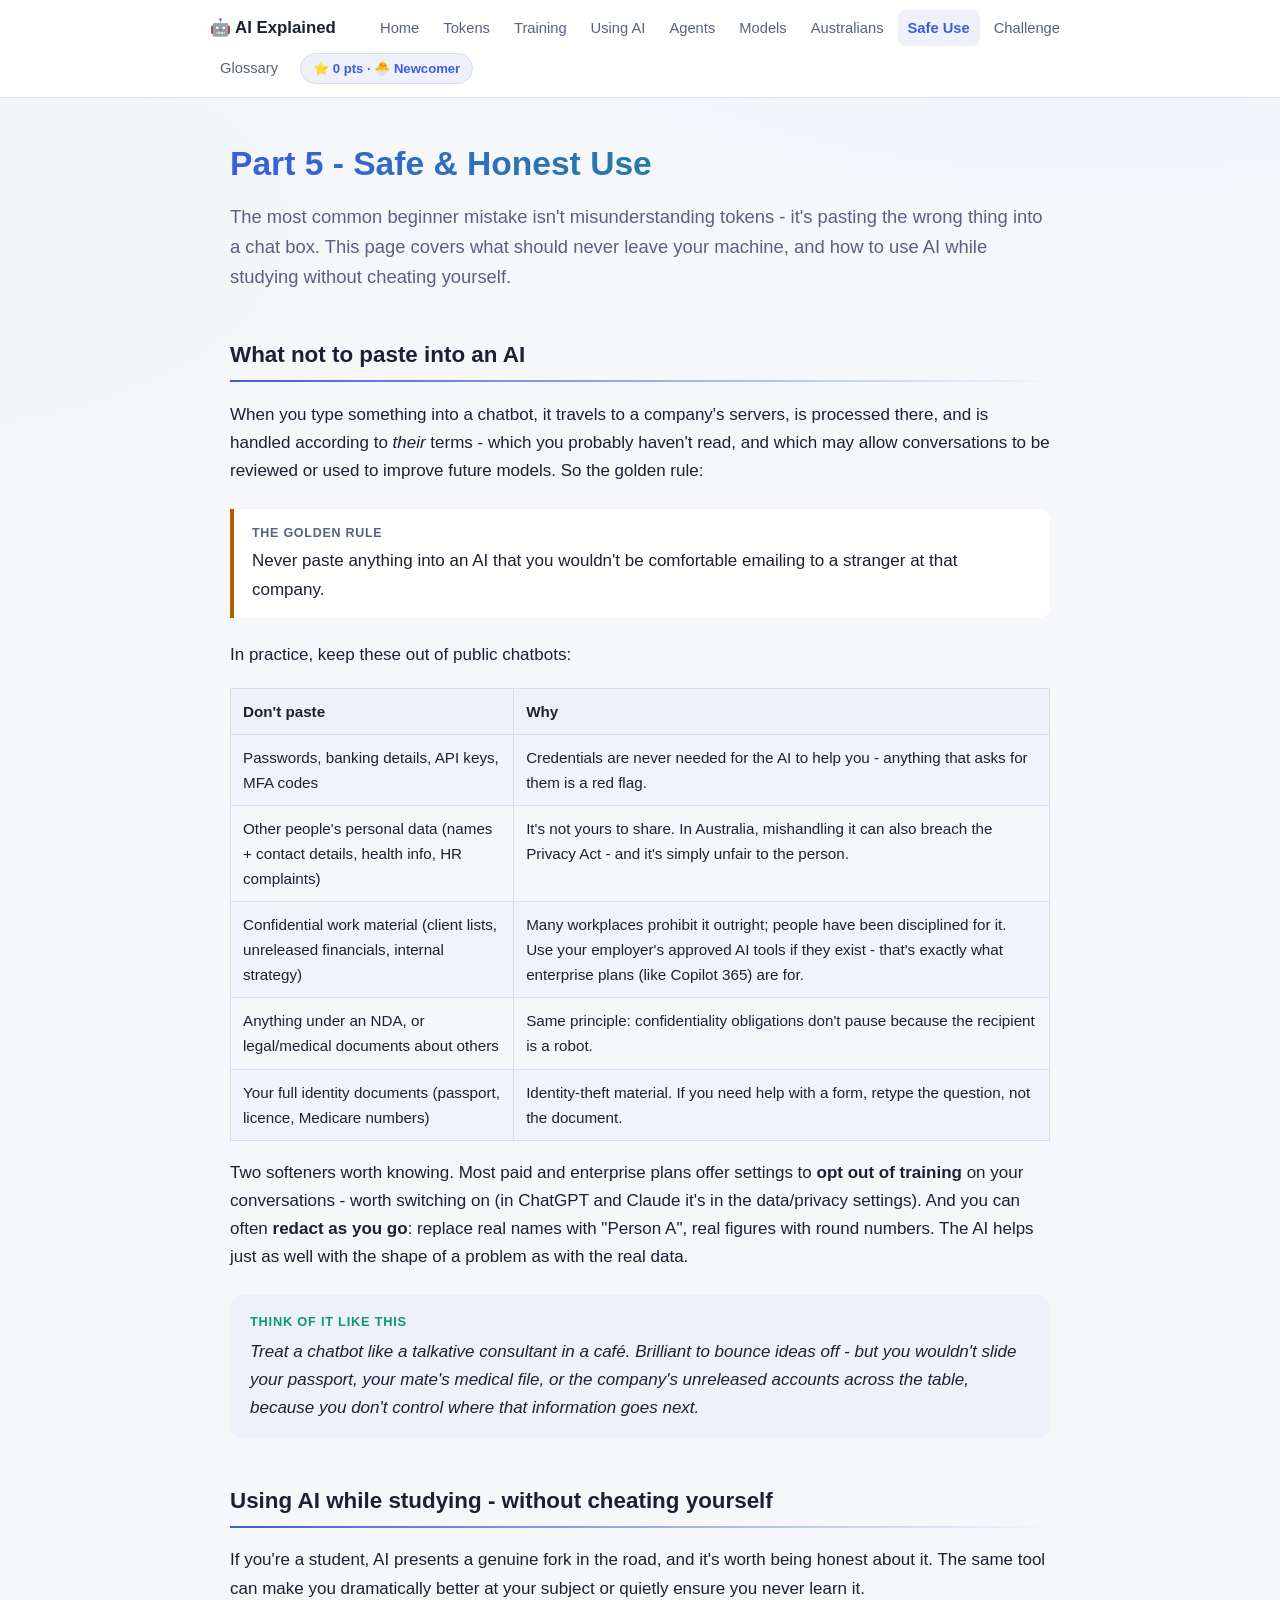
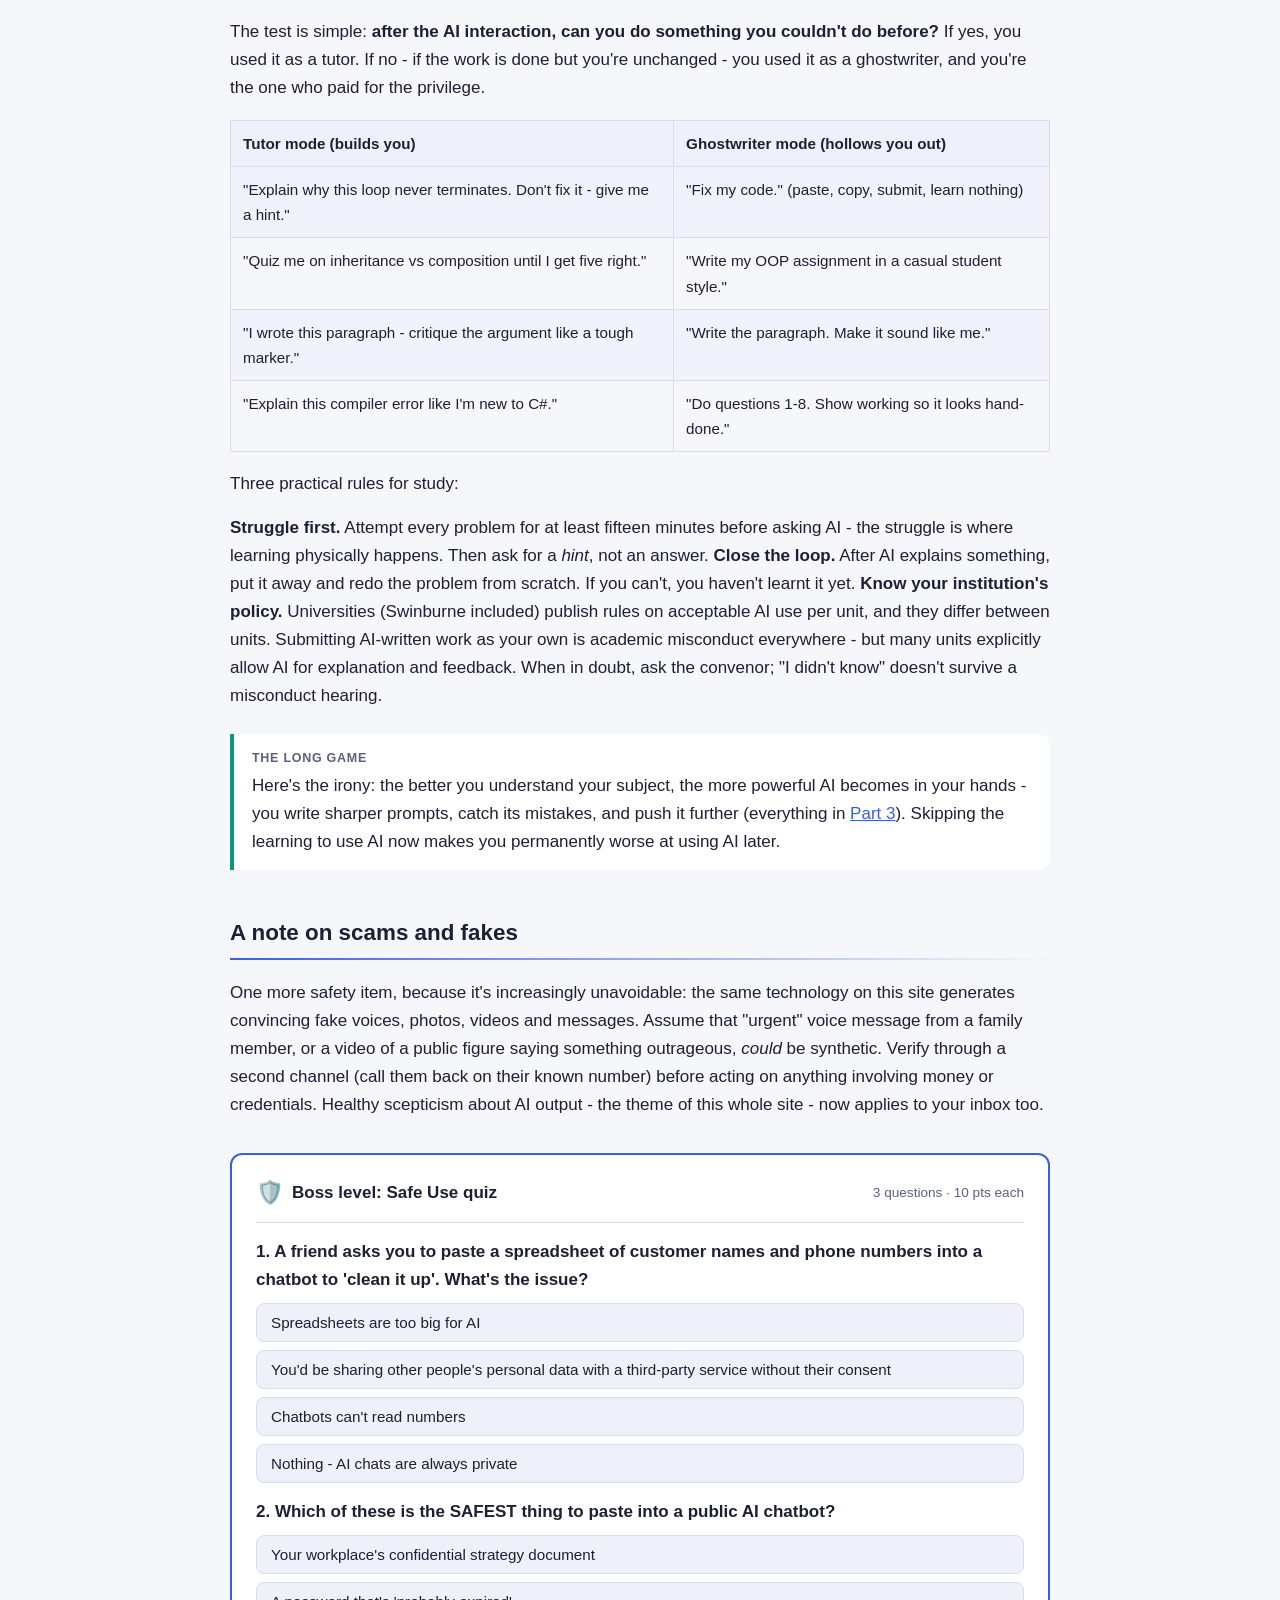
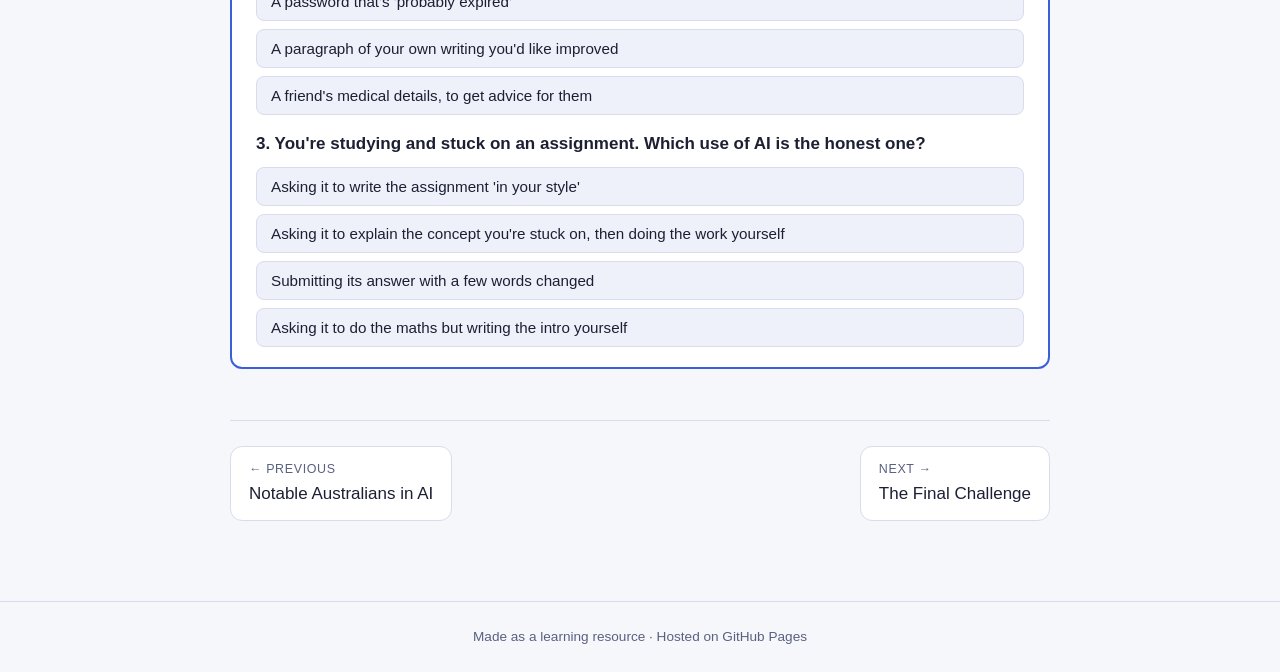
==== safety.html @ eabcd770 "Added initial files" ====
<!DOCTYPE html>
<html lang="en-AU">
<head>
<meta charset="UTF-8">
<meta name="viewport" content="width=device-width, initial-scale=1.0">
<title>Safe &amp; Honest Use - AI Explained</title>
<link rel="stylesheet" href="style.css">
</head>
<body>
<nav>
  <div class="nav-inner">
    <a class="brand" href="index.html">🤖 AI Explained</a>
    <a class="navlink" href="index.html">Home</a>
    <a class="navlink" href="tokens.html">Tokens</a>
    <a class="navlink" href="training.html">Training</a>
    <a class="navlink" href="using-ai.html">Using AI</a>
    <a class="navlink" href="agents.html">Agents</a>
    <a class="navlink" href="models.html">Models</a>
    <a class="navlink" href="australians.html">Australians</a>
    <a class="navlink active" href="safety.html">Safe Use</a>
    <a class="navlink" href="final-challenge.html">Challenge</a>
    <a class="navlink" href="glossary.html">Glossary</a>
  </div>
</nav>

<main>
  <h1>Part 5 - Safe &amp; Honest Use</h1>
  <p class="lead">The most common beginner mistake isn't misunderstanding tokens - it's pasting the wrong thing into a chat box. This page covers what should never leave your machine, and how to use AI while studying without cheating yourself.</p>

  <h2>What not to paste into an AI</h2>
  <p>When you type something into a chatbot, it travels to a company's servers, is processed there, and is handled according to <em>their</em> terms - which you probably haven't read, and which may allow conversations to be reviewed or used to improve future models. So the golden rule:</p>

  <div class="callout warn">
    <span class="label">The golden rule</span>
    Never paste anything into an AI that you wouldn't be comfortable emailing to a stranger at that company.
  </div>

  <p>In practice, keep these out of public chatbots:</p>
  <table>
    <tr><th>Don't paste</th><th>Why</th></tr>
    <tr><td>Passwords, banking details, API keys, MFA codes</td><td>Credentials are never needed for the AI to help you - anything that asks for them is a red flag.</td></tr>
    <tr><td>Other people's personal data (names + contact details, health info, HR complaints)</td><td>It's not yours to share. In Australia, mishandling it can also breach the Privacy Act - and it's simply unfair to the person.</td></tr>
    <tr><td>Confidential work material (client lists, unreleased financials, internal strategy)</td><td>Many workplaces prohibit it outright; people have been disciplined for it. Use your employer's approved AI tools if they exist - that's exactly what enterprise plans (like Copilot 365) are for.</td></tr>
    <tr><td>Anything under an NDA, or legal/medical documents about others</td><td>Same principle: confidentiality obligations don't pause because the recipient is a robot.</td></tr>
    <tr><td>Your full identity documents (passport, licence, Medicare numbers)</td><td>Identity-theft material. If you need help with a form, retype the question, not the document.</td></tr>
  </table>

  <p>Two softeners worth knowing. Most paid and enterprise plans offer settings to <strong>opt out of training</strong> on your conversations - worth switching on (in ChatGPT and Claude it's in the data/privacy settings). And you can often <strong>redact as you go</strong>: replace real names with "Person A", real figures with round numbers. The AI helps just as well with the shape of a problem as with the real data.</p>

  <div class="analogy">
    Treat a chatbot like a talkative consultant in a café. Brilliant to bounce ideas off - but you wouldn't slide your passport, your mate's medical file, or the company's unreleased accounts across the table, because you don't control where that information goes next.
  </div>

  <h2>Using AI while studying - without cheating yourself</h2>
  <p>If you're a student, AI presents a genuine fork in the road, and it's worth being honest about it. The same tool can make you dramatically better at your subject or quietly ensure you never learn it.</p>

  <p>The test is simple: <strong>after the AI interaction, can you do something you couldn't do before?</strong> If yes, you used it as a tutor. If no - if the work is done but you're unchanged - you used it as a ghostwriter, and you're the one who paid for the privilege.</p>

  <table>
    <tr><th>Tutor mode (builds you)</th><th>Ghostwriter mode (hollows you out)</th></tr>
    <tr><td>"Explain why this loop never terminates. Don't fix it - give me a hint."</td><td>"Fix my code." (paste, copy, submit, learn nothing)</td></tr>
    <tr><td>"Quiz me on inheritance vs composition until I get five right."</td><td>"Write my OOP assignment in a casual student style."</td></tr>
    <tr><td>"I wrote this paragraph - critique the argument like a tough marker."</td><td>"Write the paragraph. Make it sound like me."</td></tr>
    <tr><td>"Explain this compiler error like I'm new to C#."</td><td>"Do questions 1-8. Show working so it looks hand-done."</td></tr>
  </table>

  <p>Three practical rules for study:</p>
  <p><strong>Struggle first.</strong> Attempt every problem for at least fifteen minutes before asking AI - the struggle is where learning physically happens. Then ask for a <em>hint</em>, not an answer. <strong>Close the loop.</strong> After AI explains something, put it away and redo the problem from scratch. If you can't, you haven't learnt it yet. <strong>Know your institution's policy.</strong> Universities (Swinburne included) publish rules on acceptable AI use per unit, and they differ between units. Submitting AI-written work as your own is academic misconduct everywhere - but many units explicitly allow AI for explanation and feedback. When in doubt, ask the convenor; "I didn't know" doesn't survive a misconduct hearing.</p>

  <div class="callout tip">
    <span class="label">The long game</span>
    Here's the irony: the better you understand your subject, the more powerful AI becomes in your hands - you write sharper prompts, catch its mistakes, and push it further (everything in <a href="using-ai.html">Part 3</a>). Skipping the learning to use AI now makes you permanently worse at using AI later.
  </div>

  <h2>A note on scams and fakes</h2>
  <p>One more safety item, because it's increasingly unavoidable: the same technology on this site generates convincing fake voices, photos, videos and messages. Assume that "urgent" voice message from a family member, or a video of a public figure saying something outrageous, <em>could</em> be synthetic. Verify through a second channel (call them back on their known number) before acting on anything involving money or credentials. Healthy scepticism about AI output - the theme of this whole site - now applies to your inbox too.</p>

  <div class="quiz" data-quiz="safety"></div>

  <div class="pager">
    <a href="australians.html"><span class="dir">← Previous</span> Notable Australians in AI</a>
    <a href="final-challenge.html"><span class="dir">Next →</span> The Final Challenge</a>
  </div>
</main>

<footer>Made as a learning resource · Hosted on GitHub Pages</footer>
<script src="quiz.js"></script>
</body>
</html>
---- style.css ----
/* AI Explained - shared styles */
:root {
  --bg: #0f1220;
  --surface: #181c30;
  --surface-2: #202545;
  --text: #e8eaf6;
  --muted: #9aa0c3;
  --accent: #7c9eff;
  --accent-2: #58d5b3;
  --warn: #ffb86b;
  --border: #2c3157;
  --radius: 12px;
  --maxw: 860px;
}

@media (prefers-color-scheme: light) {
  :root {
    --bg: #f6f7fb;
    --surface: #ffffff;
    --surface-2: #eef1fa;
    --text: #1c2033;
    --muted: #5a6080;
    --accent: #3b5fd9;
    --accent-2: #0d9678;
    --warn: #b06000;
    --border: #d8dcec;
  }
}

* { box-sizing: border-box; }

body {
  margin: 0;
  font-family: -apple-system, BlinkMacSystemFont, "Segoe UI", Roboto, Helvetica, Arial, sans-serif;
  background:
    radial-gradient(1100px 500px at 85% -10%, rgba(124, 158, 255, 0.10), transparent 60%),
    radial-gradient(900px 450px at -10% 25%, rgba(88, 213, 179, 0.07), transparent 60%),
    var(--bg);
  background-attachment: fixed;
  color: var(--text);
  line-height: 1.65;
  font-size: 17px;
}

/* ---------- Navigation ---------- */
nav {
  position: sticky;
  top: 0;
  z-index: 10;
  background: var(--surface);
  border-bottom: 1px solid var(--border);
  padding: 0 16px;
}

.nav-inner {
  max-width: var(--maxw);
  margin: 0 auto;
  display: flex;
  align-items: center;
  gap: 4px;
  flex-wrap: wrap;
  padding: 10px 0;
}

.nav-inner .brand {
  font-weight: 700;
  margin-right: auto;
  color: var(--text);
  text-decoration: none;
  font-size: 1.05rem;
}

.nav-inner a.navlink {
  color: var(--muted);
  text-decoration: none;
  padding: 6px 10px;
  border-radius: 8px;
  font-size: 0.92rem;
}

.nav-inner a.navlink:hover { background: var(--surface-2); color: var(--text); }
.nav-inner a.navlink.active { background: var(--surface-2); color: var(--accent); font-weight: 600; }

/* ---------- Layout ---------- */
main {
  max-width: var(--maxw);
  margin: 0 auto;
  padding: 32px 20px 80px;
}

h1 {
  font-size: 2.1rem;
  line-height: 1.25;
  margin: 0.4em 0;
  background: linear-gradient(90deg, var(--accent), var(--accent-2));
  -webkit-background-clip: text;
  background-clip: text;
  -webkit-text-fill-color: transparent;
  color: var(--accent);
}
h2 {
  font-size: 1.4rem;
  margin-top: 2em;
  border-bottom: 2px solid transparent;
  border-image: linear-gradient(90deg, var(--accent), transparent) 1;
  padding-bottom: 6px;
}
h3 { font-size: 1.1rem; margin-top: 1.6em; }

p { margin: 0.9em 0; }
a { color: var(--accent); }

.lead { font-size: 1.15rem; color: var(--muted); }

code, .mono {
  font-family: ui-monospace, SFMono-Regular, Menlo, Consolas, monospace;
  font-size: 0.9em;
  background: var(--surface-2);
  padding: 2px 6px;
  border-radius: 6px;
}

/* ---------- Cards / callouts ---------- */
.card {
  background: var(--surface);
  border: 1px solid var(--border);
  border-radius: var(--radius);
  padding: 18px 22px;
  margin: 1.4em 0;
}

.callout {
  border-left: 4px solid var(--accent);
  background: var(--surface);
  border-radius: 0 var(--radius) var(--radius) 0;
  padding: 14px 18px;
  margin: 1.4em 0;
}

.callout.tip { border-left-color: var(--accent-2); }
.callout.warn { border-left-color: var(--warn); }
.callout .label {
  display: block;
  font-size: 0.78rem;
  font-weight: 700;
  text-transform: uppercase;
  letter-spacing: 0.06em;
  color: var(--muted);
  margin-bottom: 4px;
}

/* Analogy box */
.analogy {
  background: var(--surface-2);
  border-radius: var(--radius);
  padding: 16px 20px;
  margin: 1.4em 0;
  font-style: italic;
}
.analogy::before {
  content: "Think of it like this";
  display: block;
  font-style: normal;
  font-weight: 700;
  font-size: 0.8rem;
  text-transform: uppercase;
  letter-spacing: 0.06em;
  color: var(--accent-2);
  margin-bottom: 6px;
}

/* ---------- Interactive demos ---------- */
.demo {
  background: var(--surface);
  border: 1px dashed var(--accent);
  border-radius: var(--radius);
  padding: 18px 22px;
  margin: 1.6em 0;
}
.demo .demo-title {
  font-weight: 700;
  color: var(--accent);
  margin-bottom: 10px;
  font-size: 0.95rem;
}
.demo textarea, .demo input[type="text"] {
  width: 100%;
  background: var(--bg);
  color: var(--text);
  border: 1px solid var(--border);
  border-radius: 8px;
  padding: 10px 12px;
  font-family: inherit;
  font-size: 0.95rem;
}
.demo button {
  background: var(--accent);
  color: #fff;
  border: none;
  border-radius: 8px;
  padding: 8px 16px;
  font-size: 0.95rem;
  cursor: pointer;
  margin-top: 10px;
}
.demo button:hover { filter: brightness(1.1); }
.demo output, .demo .out {
  display: block;
  margin-top: 12px;
  min-height: 1.5em;
}

.token {
  display: inline-block;
  padding: 2px 7px;
  margin: 3px 2px;
  border-radius: 6px;
  font-family: ui-monospace, Menlo, Consolas, monospace;
  font-size: 0.88rem;
  border: 1px solid var(--border);
}
.token:nth-child(5n+1) { background: rgba(124,158,255,0.22); }
.token:nth-child(5n+2) { background: rgba(88,213,179,0.22); }
.token:nth-child(5n+3) { background: rgba(255,184,107,0.22); }
.token:nth-child(5n+4) { background: rgba(255,121,198,0.20); }
.token:nth-child(5n)   { background: rgba(189,147,249,0.22); }

/* Probability bars */
.prob-row { display: flex; align-items: center; gap: 10px; margin: 6px 0; }
.prob-row .word { width: 110px; font-family: ui-monospace, Menlo, monospace; font-size: 0.9rem; }
.prob-row .bar-track { flex: 1; background: var(--surface-2); border-radius: 6px; height: 20px; overflow: hidden; }
.prob-row .bar { height: 100%; background: var(--accent); border-radius: 6px; transition: width 0.35s ease; }
.prob-row .pct { width: 52px; text-align: right; font-size: 0.85rem; color: var(--muted); }

input[type="range"] { width: 100%; accent-color: var(--accent); }

/* Agent loop stepper */
.loop-steps { display: flex; flex-direction: column; gap: 8px; margin-top: 10px; }
.loop-step {
  padding: 10px 14px;
  border-radius: 8px;
  border: 1px solid var(--border);
  background: var(--surface-2);
  opacity: 0.45;
  transition: all 0.3s ease;
}
.loop-step.active { opacity: 1; border-color: var(--accent); background: var(--surface); box-shadow: 0 0 0 2px rgba(124,158,255,0.25); }
.loop-step .step-label { font-weight: 700; font-size: 0.85rem; color: var(--accent); }

/* ---------- Tables ---------- */
table { border-collapse: collapse; width: 100%; margin: 1.2em 0; font-size: 0.95rem; }
th, td { border: 1px solid var(--border); padding: 10px 12px; text-align: left; vertical-align: top; }
th { background: var(--surface-2); }
tr:nth-child(even) td { background: rgba(124, 158, 255, 0.045); }
tbody tr:hover td, table tr:hover td { background: rgba(124, 158, 255, 0.09); }

/* Company logos */
.logo {
  width: 20px;
  height: 20px;
  vertical-align: -4px;
  margin-right: 6px;
  border-radius: 4px;
  background: #fff;
  padding: 1px;
}
h3 .logo, th .logo { width: 22px; height: 22px; }

.card {
  transition: border-color 0.2s ease, box-shadow 0.2s ease;
}
.card:hover { border-color: var(--accent); box-shadow: 0 4px 18px rgba(124, 158, 255, 0.12); }

/* ---------- Prev/next footer ---------- */
.pager {
  display: flex;
  justify-content: space-between;
  gap: 12px;
  margin-top: 3em;
  padding-top: 1.5em;
  border-top: 1px solid var(--border);
}
.pager a {
  text-decoration: none;
  background: var(--surface);
  border: 1px solid var(--border);
  border-radius: var(--radius);
  padding: 12px 18px;
  color: var(--text);
  max-width: 48%;
}
.pager a:hover { border-color: var(--accent); }
.pager .dir { display: block; font-size: 0.78rem; color: var(--muted); text-transform: uppercase; letter-spacing: 0.05em; }

footer {
  text-align: center;
  color: var(--muted);
  font-size: 0.85rem;
  padding: 24px;
  border-top: 1px solid var(--border);
}

/* Home page topic grid */
.topic-grid {
  display: grid;
  grid-template-columns: repeat(auto-fit, minmax(240px, 1fr));
  gap: 16px;
  margin-top: 1.5em;
}
.topic-grid a {
  display: block;
  background: var(--surface);
  border: 1px solid var(--border);
  border-radius: var(--radius);
  padding: 18px 20px;
  text-decoration: none;
  color: var(--text);
}
.topic-grid a:hover { border-color: var(--accent); transform: translateY(-2px); transition: all 0.15s ease; }
.topic-grid .num { font-size: 0.8rem; color: var(--accent); font-weight: 700; }
.topic-grid h3 { margin: 4px 0 6px; }
.topic-grid p { color: var(--muted); font-size: 0.9rem; margin: 0; }

svg.diagram { width: 100%; height: auto; margin: 1.2em 0; }

/* ---------- Game engine: score chip, quizzes, badges ---------- */
.score-chip {
  margin-left: 8px;
  background: var(--surface-2);
  border: 1px solid var(--border);
  border-radius: 999px;
  padding: 4px 12px;
  font-size: 0.82rem;
  font-weight: 600;
  color: var(--accent);
  white-space: nowrap;
}

.float-pts {
  position: absolute;
  z-index: 100;
  font-weight: 800;
  color: var(--accent-2);
  font-size: 1.1rem;
  pointer-events: none;
  animation: floatUp 1.3s ease-out forwards;
}
@keyframes floatUp {
  from { opacity: 1; transform: translateY(0); }
  to { opacity: 0; transform: translateY(-46px); }
}

.confetti {
  position: fixed;
  top: -30px;
  z-index: 200;
  pointer-events: none;
  animation: confFall 2.8s ease-in forwards;
}
@keyframes confFall {
  from { transform: translateY(0) rotate(0deg); opacity: 1; }
  to { transform: translateY(105vh) rotate(360deg); opacity: 0.7; }
}

.quiz {
  background: var(--surface);
  border: 2px solid var(--accent);
  border-radius: var(--radius);
  padding: 20px 24px;
  margin: 2em 0;
}
.quiz-header {
  display: flex;
  align-items: center;
  gap: 8px;
  flex-wrap: wrap;
  padding-bottom: 10px;
  border-bottom: 1px solid var(--border);
}
.quiz-badge { font-size: 1.4rem; }
.quiz-status { margin-left: auto; color: var(--muted); font-size: 0.85rem; }
.quiz-question { font-weight: 600; margin-bottom: 0.5em; }
.quiz-opts { display: flex; flex-direction: column; gap: 8px; }
.quiz-opt {
  text-align: left;
  background: var(--surface-2);
  color: var(--text);
  border: 1px solid var(--border);
  border-radius: 8px;
  padding: 10px 14px;
  font-size: 0.95rem;
  cursor: pointer;
  transition: all 0.15s ease;
}
.quiz-opt:hover:not(:disabled) { border-color: var(--accent); transform: translateX(3px); }
.quiz-opt:disabled { cursor: default; opacity: 0.75; }
.quiz-opt.right { border-color: var(--accent-2); background: rgba(88, 213, 179, 0.15); opacity: 1; }
.quiz-opt.wrong { border-color: #e05c6e; background: rgba(224, 92, 110, 0.15); opacity: 1; }
.quiz-why { font-size: 0.9rem; color: var(--muted); margin: 8px 0 0; }
.quiz-summary {
  margin-top: 18px;
  padding: 14px 18px;
  border-radius: 8px;
  background: var(--surface-2);
  text-align: center;
}
.quiz-retry, .quiz-summary button {
  margin-top: 10px;
  background: var(--accent);
  color: #fff;
  border: none;
  border-radius: 8px;
  padding: 8px 16px;
  cursor: pointer;
}

/* Progress dashboard (home) */
#progress-dash {
  background: var(--surface);
  border: 1px solid var(--border);
  border-radius: var(--radius);
  padding: 18px 22px;
  margin: 1.4em 0;
}
.dash-row { display: flex; justify-content: space-between; align-items: baseline; gap: 10px; flex-wrap: wrap; }
.dash-row span { color: var(--muted); font-size: 0.9rem; }
.dash-track { background: var(--surface-2); height: 12px; border-radius: 999px; margin: 10px 0 14px; overflow: hidden; }
.dash-bar { height: 100%; background: linear-gradient(90deg, var(--accent), var(--accent-2)); border-radius: 999px; transition: width 0.5s ease; }
.dash-badges { display: flex; gap: 12px; flex-wrap: wrap; }
.badge {
  display: flex; flex-direction: column; align-items: center; gap: 2px;
  font-size: 1.6rem;
  background: var(--surface-2);
  border: 1px solid var(--border);
  border-radius: 10px;
  padding: 10px 14px;
  filter: grayscale(1);
  opacity: 0.5;
}
.badge small { font-size: 0.68rem; color: var(--muted); }
.badge.earned { filter: none; opacity: 1; border-color: var(--accent-2); box-shadow: 0 0 10px rgba(88,213,179,0.3); }
.dash-hint { color: var(--muted); font-size: 0.9rem; margin: 10px 0 0; }

/* Mini-game bits */
.guess-row { display: flex; gap: 10px; align-items: center; flex-wrap: wrap; margin-top: 10px; }
.guess-row input[type="number"] {
  width: 90px;
  background: var(--bg);
  color: var(--text);
  border: 1px solid var(--border);
  border-radius: 8px;
  padding: 10px 12px;
  font-size: 0.95rem;
}
.word-btns { display: flex; gap: 8px; flex-wrap: wrap; margin: 10px 0; }
.word-btn {
  background: var(--surface-2);
  color: var(--text);
  border: 1px solid var(--border);
  border-radius: 8px;
  padding: 8px 16px;
  font-family: ui-monospace, Menlo, Consolas, monospace;
  font-size: 0.95rem;
  cursor: pointer;
}
.word-btn:hover:not(:disabled) { border-color: var(--accent); }
.word-btn:disabled { cursor: default; }
.word-btn.right { border-color: var(--accent-2); background: rgba(88,213,179,0.18); }
.word-btn.wrong { border-color: #e05c6e; background: rgba(224,92,110,0.18); }
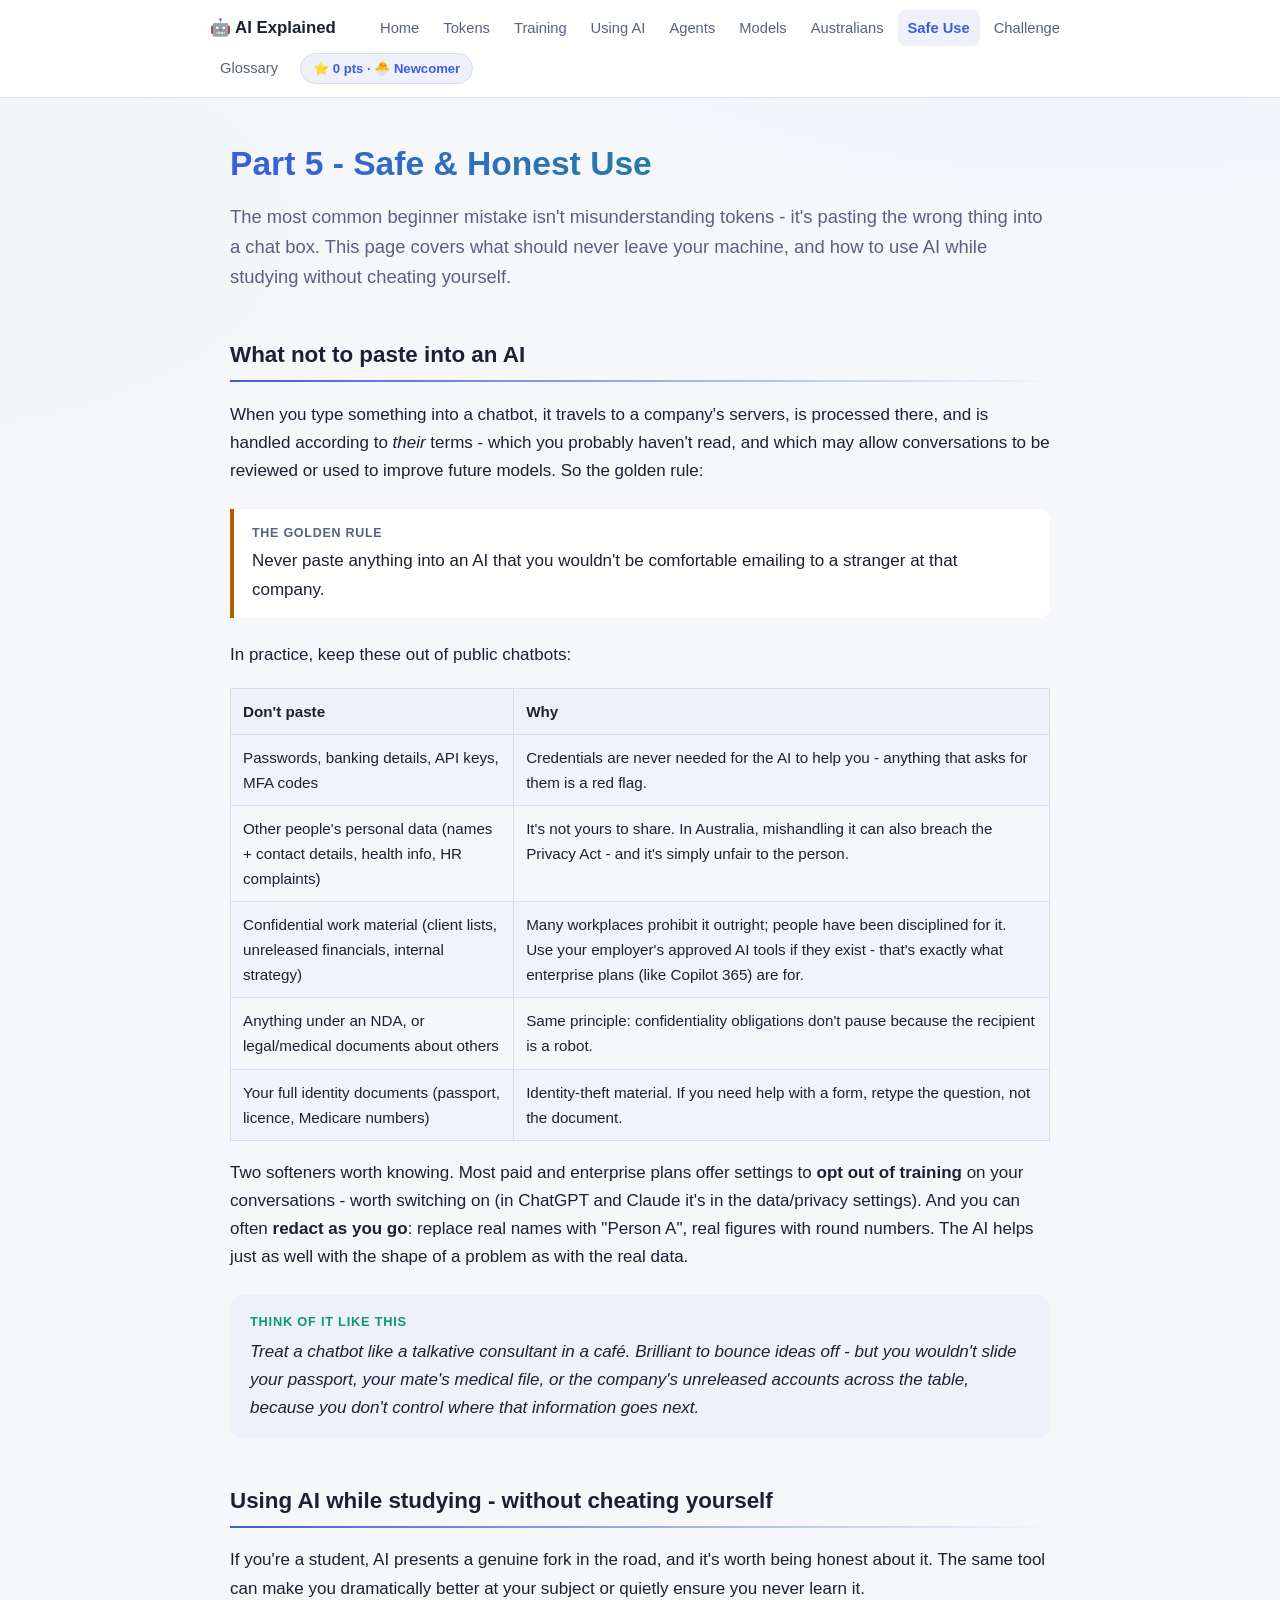
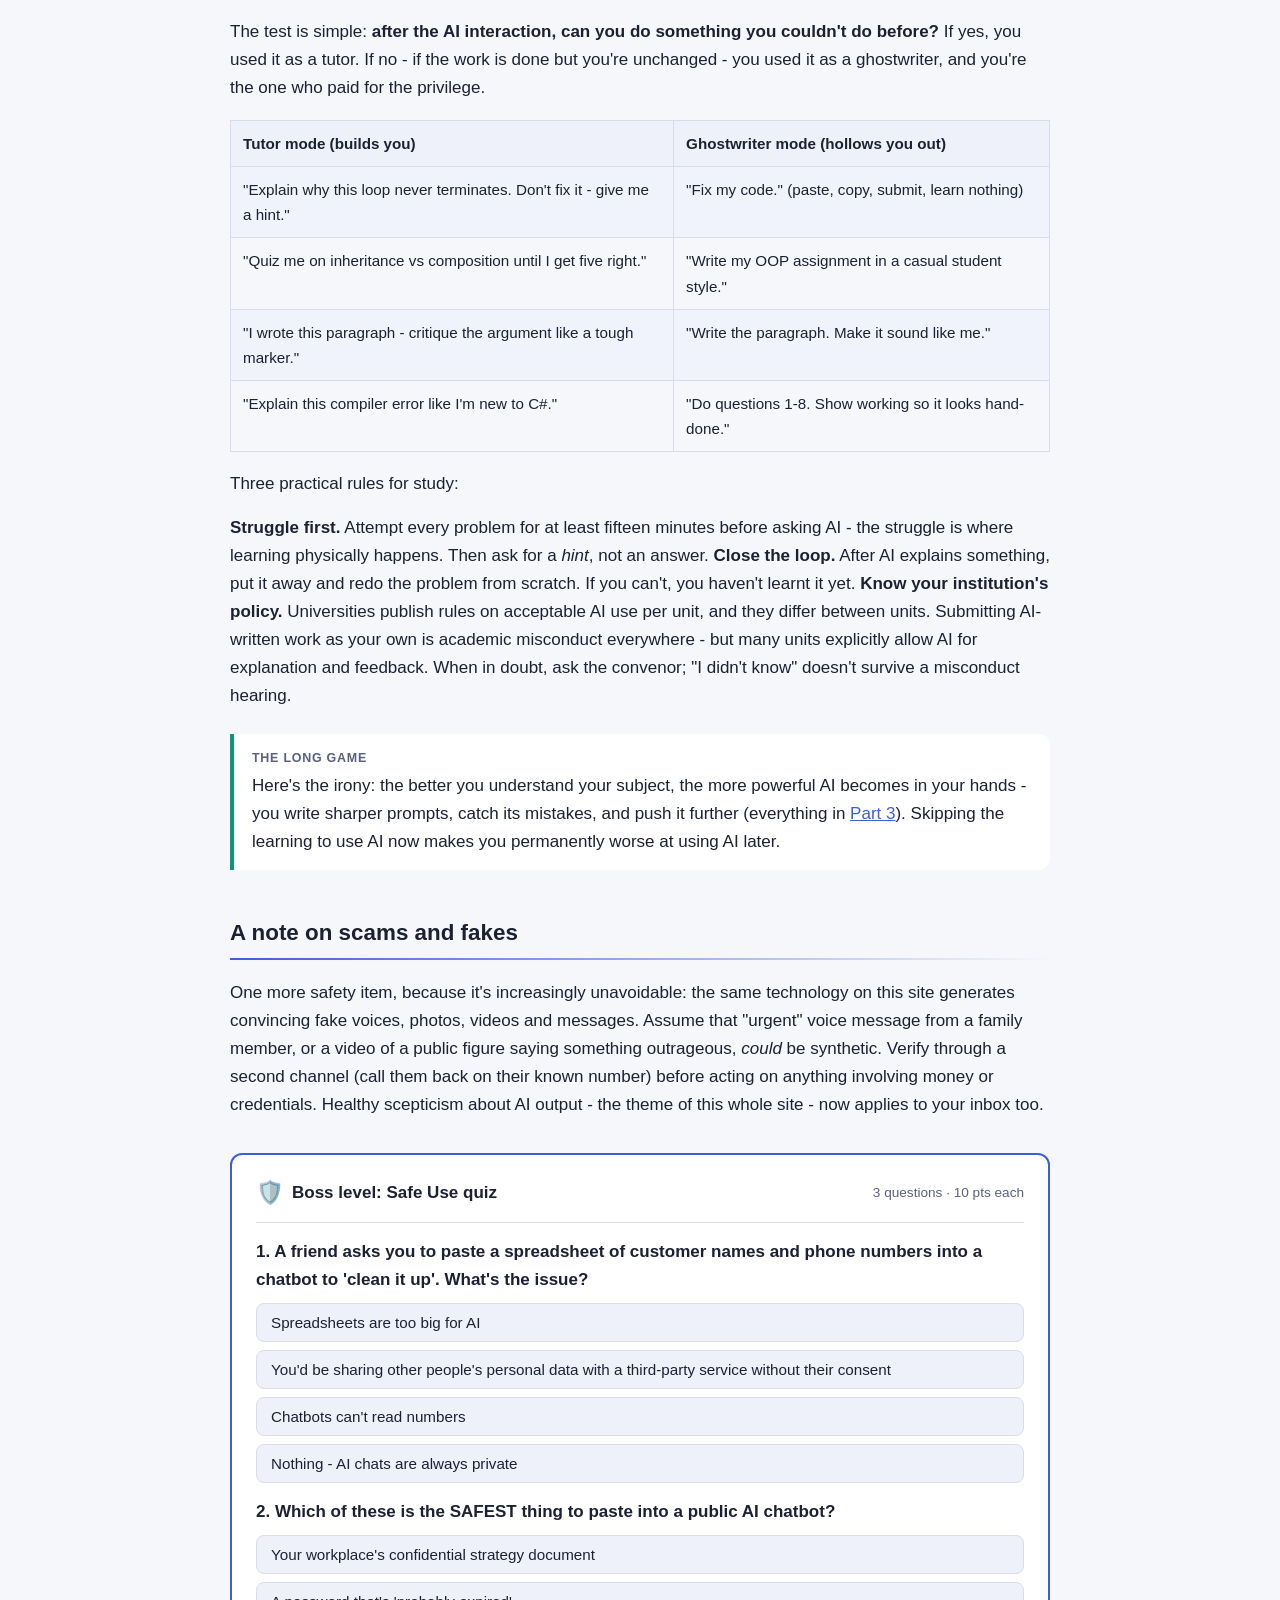
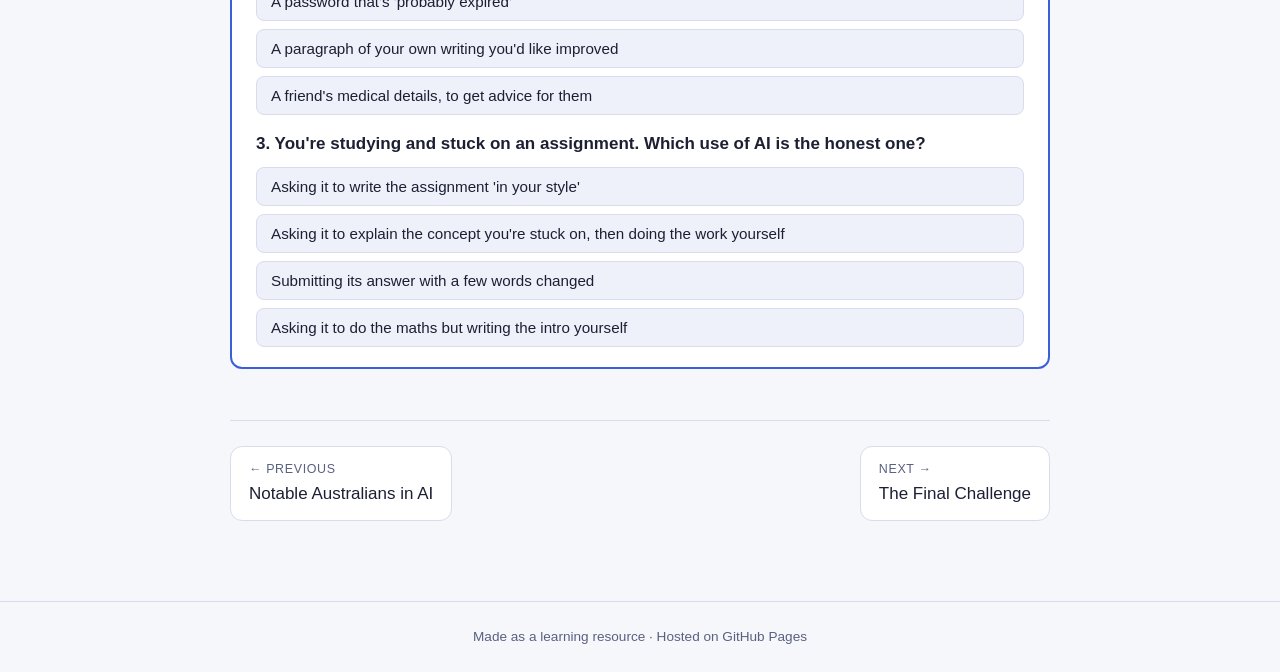
==== commit 34a5729b: "Refresh plans, prices, models and setup steps to 31 October 2026 Claude: Max is now $100 only, new $" ====
--- a/safety.html
+++ b/safety.html
@@ -65,7 +65,7 @@
   </table>
 
   <p>Three practical rules for study:</p>
-  <p><strong>Struggle first.</strong> Attempt every problem for at least fifteen minutes before asking AI - the struggle is where learning physically happens. Then ask for a <em>hint</em>, not an answer. <strong>Close the loop.</strong> After AI explains something, put it away and redo the problem from scratch. If you can't, you haven't learnt it yet. <strong>Know your institution's policy.</strong> Universities (Swinburne included) publish rules on acceptable AI use per unit, and they differ between units. Submitting AI-written work as your own is academic misconduct everywhere - but many units explicitly allow AI for explanation and feedback. When in doubt, ask the convenor; "I didn't know" doesn't survive a misconduct hearing.</p>
+  <p><strong>Struggle first.</strong> Attempt every problem for at least fifteen minutes before asking AI - the struggle is where learning physically happens. Then ask for a <em>hint</em>, not an answer. <strong>Close the loop.</strong> After AI explains something, put it away and redo the problem from scratch. If you can't, you haven't learnt it yet. <strong>Know your institution's policy.</strong> Universities publish rules on acceptable AI use per unit, and they differ between units. Submitting AI-written work as your own is academic misconduct everywhere - but many units explicitly allow AI for explanation and feedback. When in doubt, ask the convenor; "I didn't know" doesn't survive a misconduct hearing.</p>
 
   <div class="callout tip">
     <span class="label">The long game</span>
